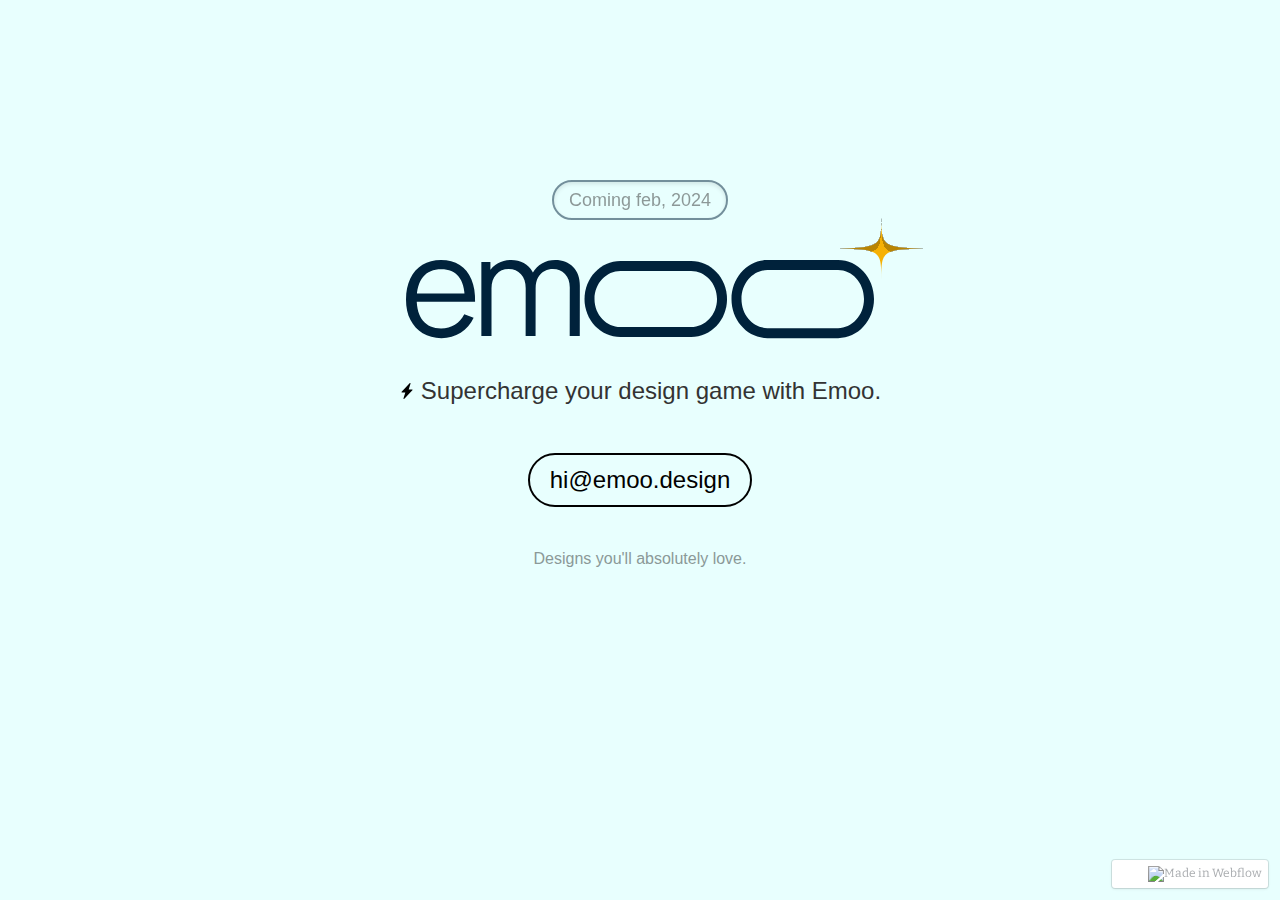
==== emoo coming soon/index.html @ 2885f72d "Add files via upload" ====
<!DOCTYPE html>
<!-- saved from url=(0033)https://futurisma.webflow.io/emoo -->
<html data-wf-domain="futurisma.webflow.io" data-wf-page="659db0c9c0f7002174e872e3" data-wf-site="646f065c4ca8b17cd4fe7bae" class="w-mod-js w-mod-ix wf-bitter-n4-active wf-bitter-n7-active wf-bitter-i4-active wf-lato-n1-active wf-lato-i1-active wf-lato-n3-active wf-lato-i3-active wf-lato-n4-active wf-lato-i4-active wf-lato-n7-active wf-lato-i7-active wf-lato-n9-active wf-lato-i9-active wf-active"><head><meta http-equiv="Content-Type" content="text/html; charset=UTF-8"><style>.wf-force-outline-none[tabindex="-1"]:focus{outline:none;}</style><title>emoo</title><meta content="emoo" property="og:title"><meta content="emoo" property="twitter:title"><meta content="width=device-width, initial-scale=1" name="viewport"><meta content="Webflow" name="generator"><link href="./emoo_files/futurisma.webflow.f8f836e3f.css" rel="stylesheet" type="text/css"><link href="https://fonts.googleapis.com/" rel="preconnect"><link href="https://fonts.gstatic.com/" rel="preconnect" crossorigin="anonymous"><script src="./emoo_files/webfont.js" type="text/javascript"></script><link rel="stylesheet" href="./emoo_files/css" media="all"><script type="text/javascript">WebFont.load({  google: {    families: ["Bitter:400,700,400italic","Lato:100,100italic,300,300italic,400,400italic,700,700italic,900,900italic"]  }});</script><script type="text/javascript">!function(o,c){var n=c.documentElement,t=" w-mod-";n.className+=t+"js",("ontouchstart"in o||o.DocumentTouch&&c instanceof DocumentTouch)&&(n.className+=t+"touch")}(window,document);</script><link href="https://assets-global.website-files.com/img/favicon.ico" rel="shortcut icon" type="image/x-icon"><link href="https://assets-global.website-files.com/img/webclip.png" rel="apple-touch-icon"></head><body><div class="hero"><div class="heading-container"><h4 class="heading pill">Coming feb, 2024</h4></div><div class="spark-container"><img src="./emoo_files/65a3c2efd04379c6e3732e24_spark.svg" loading="lazy" alt="" class="spark"></div><div class="logo-container"><img src="./emoo_files/65a3b9fcbb221c165dfef390_emoo logo.svg" loading="lazy" alt="" class="logo"></div><div class="heading-container"><div class="title-text"><img src="./emoo_files/659dc0a76edbb230014c1147_lightning-charge.svg" loading="lazy" alt=""><h1 class="heading">Supercharge your design game with Emoo.</h1></div><h2 class="text-muted">0 -&gt; 1</h2></div><div class="cta-container"><a href="mailto:hi@emoo.design" class="cta w-button">hi@emoo.design</a></div><div class="subtext-container"><h4 class="h4">Designs you'll absolutely love.</h4></div></div><script src="./emoo_files/jquery-3.5.1.min.dc5e7f18c8.js" type="text/javascript" integrity="sha256-9/aliU8dGd2tb6OSsuzixeV4y/faTqgFtohetphbbj0=" crossorigin="anonymous"></script><script src="./emoo_files/webflow.e56cf25ce.js" type="text/javascript"></script></body><style id="stylus-20" type="text/css" class="stylus">ytd-reel-player-overlay-renderer #overlay.ytd-reel-player-overlay-renderer {
    opacity: 0;
}

ytd-reel-player-overlay-renderer #overlay.ytd-reel-player-overlay-renderer:hover {
    opacity: 1;
}</style><style id="stylus-40" type="text/css" class="stylus">html[dark], [dark] {
    --yt-spec-base-background: #000000;
}</style><style id="stylus-41" type="text/css" class="stylus">.dark .dark\:bg-gray-800 {
    --tw-bg-opacity: 1;
    background-color: #ffffff00;
}</style></html>
---- emoo coming soon/emoo_files/futurisma.webflow.f8f836e3f.css ----
html {
  -ms-text-size-adjust: 100%;
  -webkit-text-size-adjust: 100%;
  font-family: sans-serif;
}

body {
  margin: 0;
}

article, aside, details, figcaption, figure, footer, header, hgroup, main, menu, nav, section, summary {
  display: block;
}

audio, canvas, progress, video {
  vertical-align: baseline;
  display: inline-block;
}

audio:not([controls]) {
  height: 0;
  display: none;
}

[hidden], template {
  display: none;
}

a {
  background-color: rgba(0, 0, 0, 0);
}

a:active, a:hover {
  outline: 0;
}

abbr[title] {
  border-bottom: 1px dotted;
}

b, strong {
  font-weight: bold;
}

dfn {
  font-style: italic;
}

h1 {
  margin: .67em 0;
  font-size: 2em;
}

mark {
  color: #000;
  background: #ff0;
}

small {
  font-size: 80%;
}

sub, sup {
  vertical-align: baseline;
  font-size: 75%;
  line-height: 0;
  position: relative;
}

sup {
  top: -.5em;
}

sub {
  bottom: -.25em;
}

img {
  border: 0;
}

svg:not(:root) {
  overflow: hidden;
}

figure {
  margin: 1em 40px;
}

hr {
  box-sizing: content-box;
  height: 0;
}

pre {
  overflow: auto;
}

code, kbd, pre, samp {
  font-family: monospace;
  font-size: 1em;
}

button, input, optgroup, select, textarea {
  color: inherit;
  font: inherit;
  margin: 0;
}

button {
  overflow: visible;
}

button, select {
  text-transform: none;
}

button, html input[type="button"], input[type="reset"] {
  -webkit-appearance: button;
  cursor: pointer;
}

button[disabled], html input[disabled] {
  cursor: default;
}

button::-moz-focus-inner, input::-moz-focus-inner {
  border: 0;
  padding: 0;
}

input {
  line-height: normal;
}

input[type="checkbox"], input[type="radio"] {
  box-sizing: border-box;
  padding: 0;
}

input[type="number"]::-webkit-inner-spin-button, input[type="number"]::-webkit-outer-spin-button {
  height: auto;
}

input[type="search"] {
  -webkit-appearance: none;
}

input[type="search"]::-webkit-search-cancel-button, input[type="search"]::-webkit-search-decoration {
  -webkit-appearance: none;
}

fieldset {
  border: 1px solid silver;
  margin: 0 2px;
  padding: .35em .625em .75em;
}

legend {
  border: 0;
  padding: 0;
}

textarea {
  overflow: auto;
}

optgroup {
  font-weight: bold;
}

table {
  border-collapse: collapse;
  border-spacing: 0;
}

td, th {
  padding: 0;
}

@font-face {
  font-family: webflow-icons;
  src: url("[data-uri]") format("truetype");
  font-weight: normal;
  font-style: normal;
}

[class^="w-icon-"], [class*=" w-icon-"] {
  speak: none;
  font-variant: normal;
  text-transform: none;
  -webkit-font-smoothing: antialiased;
  -moz-osx-font-smoothing: grayscale;
  font-style: normal;
  font-weight: normal;
  line-height: 1;
  font-family: webflow-icons !important;
}

.w-icon-slider-right:before {
  content: "";
}

.w-icon-slider-left:before {
  content: "";
}

.w-icon-nav-menu:before {
  content: "";
}

.w-icon-arrow-down:before, .w-icon-dropdown-toggle:before {
  content: "";
}

.w-icon-file-upload-remove:before {
  content: "";
}

.w-icon-file-upload-icon:before {
  content: "";
}

* {
  box-sizing: border-box;
}

html {
  height: 100%;
}

body {
  min-height: 100%;
  color: #333;
  background-color: #fff;
  margin: 0;
  font-family: Arial, sans-serif;
  font-size: 14px;
  line-height: 20px;
}

img {
  max-width: 100%;
  vertical-align: middle;
  display: inline-block;
}

html.w-mod-touch * {
  background-attachment: scroll !important;
}

.w-block {
  display: block;
}

.w-inline-block {
  max-width: 100%;
  display: inline-block;
}

.w-clearfix:before, .w-clearfix:after {
  content: " ";
  grid-area: 1 / 1 / 2 / 2;
  display: table;
}

.w-clearfix:after {
  clear: both;
}

.w-hidden {
  display: none;
}

.w-button {
  color: #fff;
  line-height: inherit;
  cursor: pointer;
  background-color: #3898ec;
  border: 0;
  border-radius: 0;
  padding: 9px 15px;
  text-decoration: none;
  display: inline-block;
}

input.w-button {
  -webkit-appearance: button;
}

html[data-w-dynpage] [data-w-cloak] {
  color: rgba(0, 0, 0, 0) !important;
}

.w-code-block {
  margin: unset;
}

.w-webflow-badge, .w-webflow-badge * {
  z-index: auto;
  visibility: visible;
  box-sizing: border-box;
  width: auto;
  height: auto;
  max-height: none;
  max-width: none;
  min-height: 0;
  min-width: 0;
  float: none;
  clear: none;
  box-shadow: none;
  opacity: 1;
  direction: ltr;
  font-family: inherit;
  font-weight: inherit;
  color: inherit;
  font-size: inherit;
  line-height: inherit;
  font-style: inherit;
  font-variant: inherit;
  text-align: inherit;
  letter-spacing: inherit;
  -webkit-text-decoration: inherit;
  text-decoration: inherit;
  text-indent: 0;
  text-transform: inherit;
  text-shadow: none;
  font-smoothing: auto;
  vertical-align: baseline;
  cursor: inherit;
  white-space: inherit;
  word-break: normal;
  word-spacing: normal;
  word-wrap: normal;
  background: none;
  border: 0 rgba(0, 0, 0, 0);
  border-radius: 0;
  margin: 0;
  padding: 0;
  list-style-type: disc;
  transition: none;
  display: block;
  position: static;
  top: auto;
  bottom: auto;
  left: auto;
  right: auto;
  overflow: visible;
  transform: none;
}

.w-webflow-badge {
  white-space: nowrap;
  cursor: pointer;
  box-shadow: 0 0 0 1px rgba(0, 0, 0, .1), 0 1px 3px rgba(0, 0, 0, .1);
  visibility: visible !important;
  z-index: 2147483647 !important;
  color: #aaadb0 !important;
  opacity: 1 !important;
  width: auto !important;
  height: auto !important;
  background-color: #fff !important;
  border-radius: 3px !important;
  margin: 0 !important;
  padding: 6px !important;
  font-size: 12px !important;
  line-height: 14px !important;
  text-decoration: none !important;
  display: inline-block !important;
  position: fixed !important;
  top: auto !important;
  bottom: 12px !important;
  left: auto !important;
  right: 12px !important;
  overflow: visible !important;
  transform: none !important;
}

.w-webflow-badge > img {
  visibility: visible !important;
  opacity: 1 !important;
  vertical-align: middle !important;
  display: inline-block !important;
}

h1, h2, h3, h4, h5, h6 {
  margin-bottom: 10px;
  font-weight: bold;
}

h1 {
  margin-top: 20px;
  font-size: 38px;
  line-height: 44px;
}

h2 {
  margin-top: 20px;
  font-size: 32px;
  line-height: 36px;
}

h3 {
  margin-top: 20px;
  font-size: 24px;
  line-height: 30px;
}

h4 {
  margin-top: 10px;
  font-size: 18px;
  line-height: 24px;
}

h5 {
  margin-top: 10px;
  font-size: 14px;
  line-height: 20px;
}

h6 {
  margin-top: 10px;
  font-size: 12px;
  line-height: 18px;
}

p {
  margin-top: 0;
  margin-bottom: 10px;
}

blockquote {
  border-left: 5px solid #e2e2e2;
  margin: 0 0 10px;
  padding: 10px 20px;
  font-size: 18px;
  line-height: 22px;
}

figure {
  margin: 0 0 10px;
}

figcaption {
  text-align: center;
  margin-top: 5px;
}

ul, ol {
  margin-top: 0;
  margin-bottom: 10px;
  padding-left: 40px;
}

.w-list-unstyled {
  padding-left: 0;
  list-style: none;
}

.w-embed:before, .w-embed:after {
  content: " ";
  grid-area: 1 / 1 / 2 / 2;
  display: table;
}

.w-embed:after {
  clear: both;
}

.w-video {
  width: 100%;
  padding: 0;
  position: relative;
}

.w-video iframe, .w-video object, .w-video embed {
  width: 100%;
  height: 100%;
  border: none;
  position: absolute;
  top: 0;
  left: 0;
}

fieldset {
  border: 0;
  margin: 0;
  padding: 0;
}

button, [type="button"], [type="reset"] {
  cursor: pointer;
  -webkit-appearance: button;
  border: 0;
}

.w-form {
  margin: 0 0 15px;
}

.w-form-done {
  text-align: center;
  background-color: #ddd;
  padding: 20px;
  display: none;
}

.w-form-fail {
  background-color: #ffdede;
  margin-top: 10px;
  padding: 10px;
  display: none;
}

label {
  margin-bottom: 5px;
  font-weight: bold;
  display: block;
}

.w-input, .w-select {
  width: 100%;
  height: 38px;
  color: #333;
  vertical-align: middle;
  background-color: #fff;
  border: 1px solid #ccc;
  margin-bottom: 10px;
  padding: 8px 12px;
  font-size: 14px;
  line-height: 1.42857;
  display: block;
}

.w-input:-moz-placeholder, .w-select:-moz-placeholder {
  color: #999;
}

.w-input::-moz-placeholder, .w-select::-moz-placeholder {
  color: #999;
  opacity: 1;
}

.w-input::-webkit-input-placeholder, .w-select::-webkit-input-placeholder {
  color: #999;
}

.w-input:focus, .w-select:focus {
  border-color: #3898ec;
  outline: 0;
}

.w-input[disabled], .w-select[disabled], .w-input[readonly], .w-select[readonly], fieldset[disabled] .w-input, fieldset[disabled] .w-select {
  cursor: not-allowed;
}

.w-input[disabled]:not(.w-input-disabled), .w-select[disabled]:not(.w-input-disabled), .w-input[readonly], .w-select[readonly], fieldset[disabled]:not(.w-input-disabled) .w-input, fieldset[disabled]:not(.w-input-disabled) .w-select {
  background-color: #eee;
}

textarea.w-input, textarea.w-select {
  height: auto;
}

.w-select {
  background-color: #f3f3f3;
}

.w-select[multiple] {
  height: auto;
}

.w-form-label {
  cursor: pointer;
  margin-bottom: 0;
  font-weight: normal;
  display: inline-block;
}

.w-radio {
  margin-bottom: 5px;
  padding-left: 20px;
  display: block;
}

.w-radio:before, .w-radio:after {
  content: " ";
  grid-area: 1 / 1 / 2 / 2;
  display: table;
}

.w-radio:after {
  clear: both;
}

.w-radio-input {
  float: left;
  margin: 3px 0 0 -20px;
  line-height: normal;
}

.w-file-upload {
  margin-bottom: 10px;
  display: block;
}

.w-file-upload-input {
  width: .1px;
  height: .1px;
  opacity: 0;
  z-index: -100;
  position: absolute;
  overflow: hidden;
}

.w-file-upload-default, .w-file-upload-uploading, .w-file-upload-success {
  color: #333;
  display: inline-block;
}

.w-file-upload-error {
  margin-top: 10px;
  display: block;
}

.w-file-upload-default.w-hidden, .w-file-upload-uploading.w-hidden, .w-file-upload-error.w-hidden, .w-file-upload-success.w-hidden {
  display: none;
}

.w-file-upload-uploading-btn {
  cursor: pointer;
  background-color: #fafafa;
  border: 1px solid #ccc;
  margin: 0;
  padding: 8px 12px;
  font-size: 14px;
  font-weight: normal;
  display: flex;
}

.w-file-upload-file {
  background-color: #fafafa;
  border: 1px solid #ccc;
  flex-grow: 1;
  justify-content: space-between;
  margin: 0;
  padding: 8px 9px 8px 11px;
  display: flex;
}

.w-file-upload-file-name {
  font-size: 14px;
  font-weight: normal;
  display: block;
}

.w-file-remove-link {
  width: auto;
  height: auto;
  cursor: pointer;
  margin-top: 3px;
  margin-left: 10px;
  padding: 3px;
  display: block;
}

.w-icon-file-upload-remove {
  margin: auto;
  font-size: 10px;
}

.w-file-upload-error-msg {
  color: #ea384c;
  padding: 2px 0;
  display: inline-block;
}

.w-file-upload-info {
  padding: 0 12px;
  line-height: 38px;
  display: inline-block;
}

.w-file-upload-label {
  cursor: pointer;
  background-color: #fafafa;
  border: 1px solid #ccc;
  margin: 0;
  padding: 8px 12px;
  font-size: 14px;
  font-weight: normal;
  display: inline-block;
}

.w-icon-file-upload-icon, .w-icon-file-upload-uploading {
  width: 20px;
  margin-right: 8px;
  display: inline-block;
}

.w-icon-file-upload-uploading {
  height: 20px;
}

.w-container {
  max-width: 940px;
  margin-left: auto;
  margin-right: auto;
}

.w-container:before, .w-container:after {
  content: " ";
  grid-area: 1 / 1 / 2 / 2;
  display: table;
}

.w-container:after {
  clear: both;
}

.w-container .w-row {
  margin-left: -10px;
  margin-right: -10px;
}

.w-row:before, .w-row:after {
  content: " ";
  grid-area: 1 / 1 / 2 / 2;
  display: table;
}

.w-row:after {
  clear: both;
}

.w-row .w-row {
  margin-left: 0;
  margin-right: 0;
}

.w-col {
  float: left;
  width: 100%;
  min-height: 1px;
  padding-left: 10px;
  padding-right: 10px;
  position: relative;
}

.w-col .w-col {
  padding-left: 0;
  padding-right: 0;
}

.w-col-1 {
  width: 8.33333%;
}

.w-col-2 {
  width: 16.6667%;
}

.w-col-3 {
  width: 25%;
}

.w-col-4 {
  width: 33.3333%;
}

.w-col-5 {
  width: 41.6667%;
}

.w-col-6 {
  width: 50%;
}

.w-col-7 {
  width: 58.3333%;
}

.w-col-8 {
  width: 66.6667%;
}

.w-col-9 {
  width: 75%;
}

.w-col-10 {
  width: 83.3333%;
}

.w-col-11 {
  width: 91.6667%;
}

.w-col-12 {
  width: 100%;
}

.w-hidden-main {
  display: none !important;
}

@media screen and (max-width: 991px) {
  .w-container {
    max-width: 728px;
  }

  .w-hidden-main {
    display: inherit !important;
  }

  .w-hidden-medium {
    display: none !important;
  }

  .w-col-medium-1 {
    width: 8.33333%;
  }

  .w-col-medium-2 {
    width: 16.6667%;
  }

  .w-col-medium-3 {
    width: 25%;
  }

  .w-col-medium-4 {
    width: 33.3333%;
  }

  .w-col-medium-5 {
    width: 41.6667%;
  }

  .w-col-medium-6 {
    width: 50%;
  }

  .w-col-medium-7 {
    width: 58.3333%;
  }

  .w-col-medium-8 {
    width: 66.6667%;
  }

  .w-col-medium-9 {
    width: 75%;
  }

  .w-col-medium-10 {
    width: 83.3333%;
  }

  .w-col-medium-11 {
    width: 91.6667%;
  }

  .w-col-medium-12 {
    width: 100%;
  }

  .w-col-stack {
    width: 100%;
    left: auto;
    right: auto;
  }
}

@media screen and (max-width: 767px) {
  .w-hidden-main, .w-hidden-medium {
    display: inherit !important;
  }

  .w-hidden-small {
    display: none !important;
  }

  .w-row, .w-container .w-row {
    margin-left: 0;
    margin-right: 0;
  }

  .w-col {
    width: 100%;
    left: auto;
    right: auto;
  }

  .w-col-small-1 {
    width: 8.33333%;
  }

  .w-col-small-2 {
    width: 16.6667%;
  }

  .w-col-small-3 {
    width: 25%;
  }

  .w-col-small-4 {
    width: 33.3333%;
  }

  .w-col-small-5 {
    width: 41.6667%;
  }

  .w-col-small-6 {
    width: 50%;
  }

  .w-col-small-7 {
    width: 58.3333%;
  }

  .w-col-small-8 {
    width: 66.6667%;
  }

  .w-col-small-9 {
    width: 75%;
  }

  .w-col-small-10 {
    width: 83.3333%;
  }

  .w-col-small-11 {
    width: 91.6667%;
  }

  .w-col-small-12 {
    width: 100%;
  }
}

@media screen and (max-width: 479px) {
  .w-container {
    max-width: none;
  }

  .w-hidden-main, .w-hidden-medium, .w-hidden-small {
    display: inherit !important;
  }

  .w-hidden-tiny {
    display: none !important;
  }

  .w-col {
    width: 100%;
  }

  .w-col-tiny-1 {
    width: 8.33333%;
  }

  .w-col-tiny-2 {
    width: 16.6667%;
  }

  .w-col-tiny-3 {
    width: 25%;
  }

  .w-col-tiny-4 {
    width: 33.3333%;
  }

  .w-col-tiny-5 {
    width: 41.6667%;
  }

  .w-col-tiny-6 {
    width: 50%;
  }

  .w-col-tiny-7 {
    width: 58.3333%;
  }

  .w-col-tiny-8 {
    width: 66.6667%;
  }

  .w-col-tiny-9 {
    width: 75%;
  }

  .w-col-tiny-10 {
    width: 83.3333%;
  }

  .w-col-tiny-11 {
    width: 91.6667%;
  }

  .w-col-tiny-12 {
    width: 100%;
  }
}

.w-widget {
  position: relative;
}

.w-widget-map {
  width: 100%;
  height: 400px;
}

.w-widget-map label {
  width: auto;
  display: inline;
}

.w-widget-map img {
  max-width: inherit;
}

.w-widget-map .gm-style-iw {
  text-align: center;
}

.w-widget-map .gm-style-iw > button {
  display: none !important;
}

.w-widget-twitter {
  overflow: hidden;
}

.w-widget-twitter-count-shim {
  vertical-align: top;
  width: 28px;
  height: 20px;
  text-align: center;
  background: #fff;
  border: 1px solid #758696;
  border-radius: 3px;
  display: inline-block;
  position: relative;
}

.w-widget-twitter-count-shim * {
  pointer-events: none;
  -webkit-user-select: none;
  -ms-user-select: none;
  user-select: none;
}

.w-widget-twitter-count-shim .w-widget-twitter-count-inner {
  text-align: center;
  color: #999;
  font-family: serif;
  font-size: 15px;
  line-height: 12px;
  position: relative;
}

.w-widget-twitter-count-shim .w-widget-twitter-count-clear {
  display: block;
  position: relative;
}

.w-widget-twitter-count-shim.w--large {
  width: 36px;
  height: 28px;
}

.w-widget-twitter-count-shim.w--large .w-widget-twitter-count-inner {
  font-size: 18px;
  line-height: 18px;
}

.w-widget-twitter-count-shim:not(.w--vertical) {
  margin-left: 5px;
  margin-right: 8px;
}

.w-widget-twitter-count-shim:not(.w--vertical).w--large {
  margin-left: 6px;
}

.w-widget-twitter-count-shim:not(.w--vertical):before, .w-widget-twitter-count-shim:not(.w--vertical):after {
  content: " ";
  height: 0;
  width: 0;
  pointer-events: none;
  border: solid rgba(0, 0, 0, 0);
  position: absolute;
  top: 50%;
  left: 0;
}

.w-widget-twitter-count-shim:not(.w--vertical):before {
  border-width: 4px;
  border-color: rgba(117, 134, 150, 0) #5d6c7b rgba(117, 134, 150, 0) rgba(117, 134, 150, 0);
  margin-top: -4px;
  margin-left: -9px;
}

.w-widget-twitter-count-shim:not(.w--vertical).w--large:before {
  border-width: 5px;
  margin-top: -5px;
  margin-left: -10px;
}

.w-widget-twitter-count-shim:not(.w--vertical):after {
  border-width: 4px;
  border-color: rgba(255, 255, 255, 0) #fff rgba(255, 255, 255, 0) rgba(255, 255, 255, 0);
  margin-top: -4px;
  margin-left: -8px;
}

.w-widget-twitter-count-shim:not(.w--vertical).w--large:after {
  border-width: 5px;
  margin-top: -5px;
  margin-left: -9px;
}

.w-widget-twitter-count-shim.w--vertical {
  width: 61px;
  height: 33px;
  margin-bottom: 8px;
}

.w-widget-twitter-count-shim.w--vertical:before, .w-widget-twitter-count-shim.w--vertical:after {
  content: " ";
  height: 0;
  width: 0;
  pointer-events: none;
  border: solid rgba(0, 0, 0, 0);
  position: absolute;
  top: 100%;
  left: 50%;
}

.w-widget-twitter-count-shim.w--vertical:before {
  border-width: 5px;
  border-color: #5d6c7b rgba(117, 134, 150, 0) rgba(117, 134, 150, 0);
  margin-left: -5px;
}

.w-widget-twitter-count-shim.w--vertical:after {
  border-width: 4px;
  border-color: #fff rgba(255, 255, 255, 0) rgba(255, 255, 255, 0);
  margin-left: -4px;
}

.w-widget-twitter-count-shim.w--vertical .w-widget-twitter-count-inner {
  font-size: 18px;
  line-height: 22px;
}

.w-widget-twitter-count-shim.w--vertical.w--large {
  width: 76px;
}

.w-background-video {
  height: 500px;
  color: #fff;
  position: relative;
  overflow: hidden;
}

.w-background-video > video {
  width: 100%;
  height: 100%;
  object-fit: cover;
  z-index: -100;
  background-position: 50%;
  background-size: cover;
  margin: auto;
  position: absolute;
  top: -100%;
  bottom: -100%;
  left: -100%;
  right: -100%;
}

.w-background-video > video::-webkit-media-controls-start-playback-button {
  -webkit-appearance: none;
  display: none !important;
}

.w-background-video--control {
  background-color: rgba(0, 0, 0, 0);
  padding: 0;
  position: absolute;
  bottom: 1em;
  right: 1em;
}

.w-background-video--control > [hidden] {
  display: none !important;
}

.w-slider {
  height: 300px;
  text-align: center;
  clear: both;
  -webkit-tap-highlight-color: rgba(0, 0, 0, 0);
  tap-highlight-color: rgba(0, 0, 0, 0);
  background: #ddd;
  position: relative;
}

.w-slider-mask {
  z-index: 1;
  height: 100%;
  white-space: nowrap;
  display: block;
  position: relative;
  left: 0;
  right: 0;
  overflow: hidden;
}

.w-slide {
  vertical-align: top;
  width: 100%;
  height: 100%;
  white-space: normal;
  text-align: left;
  display: inline-block;
  position: relative;
}

.w-slider-nav {
  z-index: 2;
  height: 40px;
  text-align: center;
  -webkit-tap-highlight-color: rgba(0, 0, 0, 0);
  tap-highlight-color: rgba(0, 0, 0, 0);
  margin: auto;
  padding-top: 10px;
  position: absolute;
  top: auto;
  bottom: 0;
  left: 0;
  right: 0;
}

.w-slider-nav.w-round > div {
  border-radius: 100%;
}

.w-slider-nav.w-num > div {
  width: auto;
  height: auto;
  font-size: inherit;
  line-height: inherit;
  padding: .2em .5em;
}

.w-slider-nav.w-shadow > div {
  box-shadow: 0 0 3px rgba(51, 51, 51, .4);
}

.w-slider-nav-invert {
  color: #fff;
}

.w-slider-nav-invert > div {
  background-color: rgba(34, 34, 34, .4);
}

.w-slider-nav-invert > div.w-active {
  background-color: #222;
}

.w-slider-dot {
  width: 1em;
  height: 1em;
  cursor: pointer;
  background-color: rgba(255, 255, 255, .4);
  margin: 0 3px .5em;
  transition: background-color .1s, color .1s;
  display: inline-block;
  position: relative;
}

.w-slider-dot.w-active {
  background-color: #fff;
}

.w-slider-dot:focus {
  outline: none;
  box-shadow: 0 0 0 2px #fff;
}

.w-slider-dot:focus.w-active {
  box-shadow: none;
}

.w-slider-arrow-left, .w-slider-arrow-right {
  width: 80px;
  cursor: pointer;
  color: #fff;
  -webkit-tap-highlight-color: rgba(0, 0, 0, 0);
  tap-highlight-color: rgba(0, 0, 0, 0);
  -webkit-user-select: none;
  -ms-user-select: none;
  user-select: none;
  margin: auto;
  font-size: 40px;
  position: absolute;
  top: 0;
  bottom: 0;
  left: 0;
  right: 0;
  overflow: hidden;
}

.w-slider-arrow-left [class^="w-icon-"], .w-slider-arrow-right [class^="w-icon-"], .w-slider-arrow-left [class*=" w-icon-"], .w-slider-arrow-right [class*=" w-icon-"] {
  position: absolute;
}

.w-slider-arrow-left:focus, .w-slider-arrow-right:focus {
  outline: 0;
}

.w-slider-arrow-left {
  z-index: 3;
  right: auto;
}

.w-slider-arrow-right {
  z-index: 4;
  left: auto;
}

.w-icon-slider-left, .w-icon-slider-right {
  width: 1em;
  height: 1em;
  margin: auto;
  top: 0;
  bottom: 0;
  left: 0;
  right: 0;
}

.w-slider-aria-label {
  clip: rect(0 0 0 0);
  height: 1px;
  width: 1px;
  border: 0;
  margin: -1px;
  padding: 0;
  position: absolute;
  overflow: hidden;
}

.w-slider-force-show {
  display: block !important;
}

.w-dropdown {
  text-align: left;
  z-index: 900;
  margin-left: auto;
  margin-right: auto;
  display: inline-block;
  position: relative;
}

.w-dropdown-btn, .w-dropdown-toggle, .w-dropdown-link {
  vertical-align: top;
  color: #222;
  text-align: left;
  white-space: nowrap;
  margin-left: auto;
  margin-right: auto;
  padding: 20px;
  text-decoration: none;
  position: relative;
}

.w-dropdown-toggle {
  -webkit-user-select: none;
  -ms-user-select: none;
  user-select: none;
  cursor: pointer;
  padding-right: 40px;
  display: inline-block;
}

.w-dropdown-toggle:focus {
  outline: 0;
}

.w-icon-dropdown-toggle {
  width: 1em;
  height: 1em;
  margin: auto 20px auto auto;
  position: absolute;
  top: 0;
  bottom: 0;
  right: 0;
}

.w-dropdown-list {
  min-width: 100%;
  background: #ddd;
  display: none;
  position: absolute;
}

.w-dropdown-list.w--open {
  display: block;
}

.w-dropdown-link {
  color: #222;
  padding: 10px 20px;
  display: block;
}

.w-dropdown-link.w--current {
  color: #0082f3;
}

.w-dropdown-link:focus {
  outline: 0;
}

@media screen and (max-width: 767px) {
  .w-nav-brand {
    padding-left: 10px;
  }
}

.w-lightbox-backdrop {
  cursor: auto;
  letter-spacing: normal;
  text-indent: 0;
  text-shadow: none;
  text-transform: none;
  visibility: visible;
  white-space: normal;
  word-break: normal;
  word-spacing: normal;
  word-wrap: normal;
  color: #fff;
  text-align: center;
  z-index: 2000;
  opacity: 0;
  -webkit-user-select: none;
  -moz-user-select: none;
  -webkit-tap-highlight-color: transparent;
  background: rgba(0, 0, 0, .9);
  outline: 0;
  font-family: Helvetica Neue, Helvetica, Ubuntu, Segoe UI, Verdana, sans-serif;
  font-size: 17px;
  font-style: normal;
  font-weight: 300;
  line-height: 1.2;
  list-style: disc;
  position: fixed;
  top: 0;
  bottom: 0;
  left: 0;
  right: 0;
  -webkit-transform: translate(0);
}

.w-lightbox-backdrop, .w-lightbox-container {
  height: 100%;
  -webkit-overflow-scrolling: touch;
  overflow: auto;
}

.w-lightbox-content {
  height: 100vh;
  position: relative;
  overflow: hidden;
}

.w-lightbox-view {
  width: 100vw;
  height: 100vh;
  opacity: 0;
  position: absolute;
}

.w-lightbox-view:before {
  content: "";
  height: 100vh;
}

.w-lightbox-group, .w-lightbox-group .w-lightbox-view, .w-lightbox-group .w-lightbox-view:before {
  height: 86vh;
}

.w-lightbox-frame, .w-lightbox-view:before {
  vertical-align: middle;
  display: inline-block;
}

.w-lightbox-figure {
  margin: 0;
  position: relative;
}

.w-lightbox-group .w-lightbox-figure {
  cursor: pointer;
}

.w-lightbox-img {
  width: auto;
  height: auto;
  max-width: none;
}

.w-lightbox-image {
  float: none;
  max-width: 100vw;
  max-height: 100vh;
  display: block;
}

.w-lightbox-group .w-lightbox-image {
  max-height: 86vh;
}

.w-lightbox-caption {
  text-align: left;
  text-overflow: ellipsis;
  white-space: nowrap;
  background: rgba(0, 0, 0, .4);
  padding: .5em 1em;
  position: absolute;
  bottom: 0;
  left: 0;
  right: 0;
  overflow: hidden;
}

.w-lightbox-embed {
  width: 100%;
  height: 100%;
  position: absolute;
  top: 0;
  bottom: 0;
  left: 0;
  right: 0;
}

.w-lightbox-control {
  width: 4em;
  cursor: pointer;
  background-position: center;
  background-repeat: no-repeat;
  background-size: 24px;
  transition: all .3s;
  position: absolute;
  top: 0;
}

.w-lightbox-left {
  background-image: url("[data-uri]");
  display: none;
  bottom: 0;
  left: 0;
}

.w-lightbox-right {
  background-image: url("[data-uri]");
  display: none;
  bottom: 0;
  right: 0;
}

.w-lightbox-close {
  height: 2.6em;
  background-image: url("[data-uri]");
  background-size: 18px;
  right: 0;
}

.w-lightbox-strip {
  white-space: nowrap;
  padding: 0 1vh;
  line-height: 0;
  position: absolute;
  bottom: 0;
  left: 0;
  right: 0;
  overflow-x: auto;
  overflow-y: hidden;
}

.w-lightbox-item {
  width: 10vh;
  box-sizing: content-box;
  cursor: pointer;
  padding: 2vh 1vh;
  display: inline-block;
  -webkit-transform: translate3d(0, 0, 0);
}

.w-lightbox-active {
  opacity: .3;
}

.w-lightbox-thumbnail {
  height: 10vh;
  background: #222;
  position: relative;
  overflow: hidden;
}

.w-lightbox-thumbnail-image {
  position: absolute;
  top: 0;
  left: 0;
}

.w-lightbox-thumbnail .w-lightbox-tall {
  width: 100%;
  top: 50%;
  transform: translate(0, -50%);
}

.w-lightbox-thumbnail .w-lightbox-wide {
  height: 100%;
  left: 50%;
  transform: translate(-50%);
}

.w-lightbox-spinner {
  box-sizing: border-box;
  width: 40px;
  height: 40px;
  border: 5px solid rgba(0, 0, 0, .4);
  border-radius: 50%;
  margin-top: -20px;
  margin-left: -20px;
  animation: .8s linear infinite spin;
  position: absolute;
  top: 50%;
  left: 50%;
}

.w-lightbox-spinner:after {
  content: "";
  border: 3px solid rgba(0, 0, 0, 0);
  border-bottom-color: #fff;
  border-radius: 50%;
  position: absolute;
  top: -4px;
  bottom: -4px;
  left: -4px;
  right: -4px;
}

.w-lightbox-hide {
  display: none;
}

.w-lightbox-noscroll {
  overflow: hidden;
}

@media (min-width: 768px) {
  .w-lightbox-content {
    height: 96vh;
    margin-top: 2vh;
  }

  .w-lightbox-view, .w-lightbox-view:before {
    height: 96vh;
  }

  .w-lightbox-group, .w-lightbox-group .w-lightbox-view, .w-lightbox-group .w-lightbox-view:before {
    height: 84vh;
  }

  .w-lightbox-image {
    max-width: 96vw;
    max-height: 96vh;
  }

  .w-lightbox-group .w-lightbox-image {
    max-width: 82.3vw;
    max-height: 84vh;
  }

  .w-lightbox-left, .w-lightbox-right {
    opacity: .5;
    display: block;
  }

  .w-lightbox-close {
    opacity: .8;
  }

  .w-lightbox-control:hover {
    opacity: 1;
  }
}

.w-lightbox-inactive, .w-lightbox-inactive:hover {
  opacity: 0;
}

.w-richtext:before, .w-richtext:after {
  content: " ";
  grid-area: 1 / 1 / 2 / 2;
  display: table;
}

.w-richtext:after {
  clear: both;
}

.w-richtext[contenteditable="true"]:before, .w-richtext[contenteditable="true"]:after {
  white-space: initial;
}

.w-richtext ol, .w-richtext ul {
  overflow: hidden;
}

.w-richtext .w-richtext-figure-selected.w-richtext-figure-type-video div:after, .w-richtext .w-richtext-figure-selected[data-rt-type="video"] div:after, .w-richtext .w-richtext-figure-selected.w-richtext-figure-type-image div, .w-richtext .w-richtext-figure-selected[data-rt-type="image"] div {
  outline: 2px solid #2895f7;
}

.w-richtext figure.w-richtext-figure-type-video > div:after, .w-richtext figure[data-rt-type="video"] > div:after {
  content: "";
  display: none;
  position: absolute;
  top: 0;
  bottom: 0;
  left: 0;
  right: 0;
}

.w-richtext figure {
  max-width: 60%;
  position: relative;
}

.w-richtext figure > div:before {
  cursor: default !important;
}

.w-richtext figure img {
  width: 100%;
}

.w-richtext figure figcaption.w-richtext-figcaption-placeholder {
  opacity: .6;
}

.w-richtext figure div {
  color: rgba(0, 0, 0, 0);
  font-size: 0;
}

.w-richtext figure.w-richtext-figure-type-image, .w-richtext figure[data-rt-type="image"] {
  display: table;
}

.w-richtext figure.w-richtext-figure-type-image > div, .w-richtext figure[data-rt-type="image"] > div {
  display: inline-block;
}

.w-richtext figure.w-richtext-figure-type-image > figcaption, .w-richtext figure[data-rt-type="image"] > figcaption {
  caption-side: bottom;
  display: table-caption;
}

.w-richtext figure.w-richtext-figure-type-video, .w-richtext figure[data-rt-type="video"] {
  width: 60%;
  height: 0;
}

.w-richtext figure.w-richtext-figure-type-video iframe, .w-richtext figure[data-rt-type="video"] iframe {
  width: 100%;
  height: 100%;
  position: absolute;
  top: 0;
  left: 0;
}

.w-richtext figure.w-richtext-figure-type-video > div, .w-richtext figure[data-rt-type="video"] > div {
  width: 100%;
}

.w-richtext figure.w-richtext-align-center {
  clear: both;
  margin-left: auto;
  margin-right: auto;
}

.w-richtext figure.w-richtext-align-center.w-richtext-figure-type-image > div, .w-richtext figure.w-richtext-align-center[data-rt-type="image"] > div {
  max-width: 100%;
}

.w-richtext figure.w-richtext-align-normal {
  clear: both;
}

.w-richtext figure.w-richtext-align-fullwidth {
  width: 100%;
  max-width: 100%;
  text-align: center;
  clear: both;
  margin-left: auto;
  margin-right: auto;
  display: block;
}

.w-richtext figure.w-richtext-align-fullwidth > div {
  padding-bottom: inherit;
  display: inline-block;
}

.w-richtext figure.w-richtext-align-fullwidth > figcaption {
  display: block;
}

.w-richtext figure.w-richtext-align-floatleft {
  float: left;
  clear: none;
  margin-right: 15px;
}

.w-richtext figure.w-richtext-align-floatright {
  float: right;
  clear: none;
  margin-left: 15px;
}

.w-nav {
  z-index: 1000;
  background: #ddd;
  position: relative;
}

.w-nav:before, .w-nav:after {
  content: " ";
  grid-area: 1 / 1 / 2 / 2;
  display: table;
}

.w-nav:after {
  clear: both;
}

.w-nav-brand {
  float: left;
  color: #333;
  text-decoration: none;
  position: relative;
}

.w-nav-link {
  vertical-align: top;
  color: #222;
  text-align: left;
  margin-left: auto;
  margin-right: auto;
  padding: 20px;
  text-decoration: none;
  display: inline-block;
  position: relative;
}

.w-nav-link.w--current {
  color: #0082f3;
}

.w-nav-menu {
  float: right;
  position: relative;
}

[data-nav-menu-open] {
  text-align: center;
  min-width: 200px;
  background: #c8c8c8;
  position: absolute;
  top: 100%;
  left: 0;
  right: 0;
  overflow: visible;
  display: block !important;
}

.w--nav-link-open {
  display: block;
  position: relative;
}

.w-nav-overlay {
  width: 100%;
  display: none;
  position: absolute;
  top: 100%;
  left: 0;
  right: 0;
  overflow: hidden;
}

.w-nav-overlay [data-nav-menu-open] {
  top: 0;
}

.w-nav[data-animation="over-left"] .w-nav-overlay {
  width: auto;
}

.w-nav[data-animation="over-left"] .w-nav-overlay, .w-nav[data-animation="over-left"] [data-nav-menu-open] {
  z-index: 1;
  top: 0;
  right: auto;
}

.w-nav[data-animation="over-right"] .w-nav-overlay {
  width: auto;
}

.w-nav[data-animation="over-right"] .w-nav-overlay, .w-nav[data-animation="over-right"] [data-nav-menu-open] {
  z-index: 1;
  top: 0;
  left: auto;
}

.w-nav-button {
  float: right;
  cursor: pointer;
  -webkit-tap-highlight-color: rgba(0, 0, 0, 0);
  tap-highlight-color: rgba(0, 0, 0, 0);
  -webkit-user-select: none;
  -ms-user-select: none;
  user-select: none;
  padding: 18px;
  font-size: 24px;
  display: none;
  position: relative;
}

.w-nav-button:focus {
  outline: 0;
}

.w-nav-button.w--open {
  color: #fff;
  background-color: #c8c8c8;
}

.w-nav[data-collapse="all"] .w-nav-menu {
  display: none;
}

.w-nav[data-collapse="all"] .w-nav-button, .w--nav-dropdown-open, .w--nav-dropdown-toggle-open {
  display: block;
}

.w--nav-dropdown-list-open {
  position: static;
}

@media screen and (max-width: 991px) {
  .w-nav[data-collapse="medium"] .w-nav-menu {
    display: none;
  }

  .w-nav[data-collapse="medium"] .w-nav-button {
    display: block;
  }
}

@media screen and (max-width: 767px) {
  .w-nav[data-collapse="small"] .w-nav-menu {
    display: none;
  }

  .w-nav[data-collapse="small"] .w-nav-button {
    display: block;
  }

  .w-nav-brand {
    padding-left: 10px;
  }
}

@media screen and (max-width: 479px) {
  .w-nav[data-collapse="tiny"] .w-nav-menu {
    display: none;
  }

  .w-nav[data-collapse="tiny"] .w-nav-button {
    display: block;
  }
}

.w-tabs {
  position: relative;
}

.w-tabs:before, .w-tabs:after {
  content: " ";
  grid-area: 1 / 1 / 2 / 2;
  display: table;
}

.w-tabs:after {
  clear: both;
}

.w-tab-menu {
  position: relative;
}

.w-tab-link {
  vertical-align: top;
  text-align: left;
  cursor: pointer;
  color: #222;
  background-color: #ddd;
  padding: 9px 30px;
  text-decoration: none;
  display: inline-block;
  position: relative;
}

.w-tab-link.w--current {
  background-color: #c8c8c8;
}

.w-tab-link:focus {
  outline: 0;
}

.w-tab-content {
  display: block;
  position: relative;
  overflow: hidden;
}

.w-tab-pane {
  display: none;
  position: relative;
}

.w--tab-active {
  display: block;
}

@media screen and (max-width: 479px) {
  .w-tab-link {
    display: block;
  }
}

.w-ix-emptyfix:after {
  content: "";
}

@keyframes spin {
  0% {
    transform: rotate(0);
  }

  100% {
    transform: rotate(360deg);
  }
}

.w-dyn-empty {
  background-color: #ddd;
  padding: 10px;
}

.w-dyn-hide, .w-dyn-bind-empty, .w-condition-invisible {
  display: none !important;
}

.wf-layout-layout {
  display: grid;
}

body {
  color: #333;
  background-color: #e8fffe;
  font-family: Bitter, serif;
  font-size: 14px;
  line-height: 20px;
}

.flexwrapper {
  height: 100vh;
  flex-direction: row;
  justify-content: center;
  padding: 20px;
  display: flex;
}

.box {
  height: 100vh;
  border: 1px solid red;
}

.box.right {
  width: 60vw;
}

.box.left {
  width: 40vw;
}

.bio {
  height: 60%;
  padding: 20px;
}

.bio.testmonials {
  height: 40%;
  background-color: #ffa9a9;
}

.bio.top {
  background-color: #ffc5c5;
}

.body {
  height: 100vh;
  background-color: #e7e6e1;
}

.container {
  width: 100vw;
  height: 100vh;
  background-color: #fff;
  background-image: none;
  background-size: auto;
  background-attachment: scroll;
  justify-content: center;
  align-items: center;
  font-family: Lato, sans-serif;
  display: flex;
}

.main {
  width: 700px;
  height: 250px;
  max-height: 250px;
  max-width: 700px;
  grid-column-gap: 40px;
  grid-row-gap: 40px;
  mix-blend-mode: multiply;
  flex-direction: column;
  justify-content: space-around;
  align-items: stretch;
  display: flex;
}

.text-block {
  color: #8b8b8b;
  letter-spacing: -5px;
  text-indent: -7px;
  white-space: normal;
  font-family: Helveticaneue, sans-serif;
  font-size: 130px;
  line-height: 100%;
}

.text-container {
  justify-content: space-between;
  display: flex;
}

.flex-text {
  grid-column-gap: 35px;
  grid-row-gap: 35px;
  flex-direction: column;
  align-items: flex-start;
  display: flex;
}

.flex-text.right {
  flex: 0 auto;
  align-self: auto;
  align-items: flex-end;
}

.text-small {
  color: #8b8b8b;
  font-family: Helveticaneue, sans-serif;
  font-size: 42px;
  font-weight: 500;
  line-height: 40%;
}

.polygon {
  filter: blur(12px);
  transform-origin: 50% 0;
  position: absolute;
  top: 0%;
  bottom: auto;
  left: auto;
  right: auto;
}

.logo-container {
  flex-direction: row-reverse;
  justify-content: center;
  display: flex;
}

.heading-container {
  grid-column-gap: 10px;
  grid-row-gap: 10px;
  flex-direction: column;
  align-items: center;
  margin-top: 30px;
  margin-bottom: 40px;
  display: flex;
}

.heading {
  margin-top: 0;
  margin-bottom: 0;
  font-family: Product Sans, sans-serif;
  font-size: 24px;
  font-weight: 400;
}

.heading.pill {
  opacity: .5;
  border: 2px solid #00223b;
  border-radius: 40px;
  padding: 6px 15px;
  font-size: 18px;
  box-shadow: inset 0 2px 4px rgba(0, 0, 0, .2);
}

.text-muted {
  width: 450px;
  color: #8b9998;
  text-align: center;
  margin-top: 0;
  margin-bottom: 0;
  font-family: Product Sans, sans-serif;
  font-size: 24px;
  font-weight: 400;
  display: none;
}

.hero {
  padding-top: 150px;
  padding-bottom: 150px;
}

.cta-container {
  justify-content: center;
  display: flex;
}

.cta {
  color: #000;
  background-color: rgba(56, 152, 236, 0);
  border: 2px solid #000;
  border-radius: 30px;
  padding: 15px 20px;
  font-family: Product Sans, sans-serif;
  font-size: 24px;
}

.cta:hover {
  color: #fff;
  background-color: #000;
}

.subtext-container {
  justify-content: center;
  margin-top: 40px;
  display: flex;
}

.h4 {
  color: #8b9998;
  margin-top: 0;
  margin-bottom: 0;
  font-family: Product Sans, sans-serif;
  font-size: 16px;
  font-weight: 400;
}

.spark {
  width: 125px;
  height: 125px;
  transform: translate(241px, -74px);
}

.title-text {
  grid-column-gap: 6px;
  grid-row-gap: 6px;
  display: flex;
}

.showcase {
  justify-content: center;
  padding-bottom: 183px;
  padding-left: 20px;
  padding-right: 20px;
  display: flex;
}

.spark-container {
  height: 0;
  justify-content: center;
  display: flex;
}

@media screen and (max-width: 479px) {
  .main {
    transform: scale(.4);
  }

  .logo {
    max-width: 80%;
  }

  .heading-container {
    margin-top: 2px;
    margin-bottom: 20px;
  }

  .heading {
    font-size: 14px;
  }

  .heading.pill {
    font-size: 16px;
  }

  .cta {
    padding-top: 10px;
    padding-bottom: 10px;
    font-size: 18px;
  }

  .subtext-container {
    margin-top: 10px;
  }

  .h4 {
    font-size: 12px;
  }

  .spark {
    width: 90px;
    transform: translate(138px, -74px);
  }
}

@font-face {
  font-family: 'Helvetica Black Italic';
  src: url('https://uploads-ssl.webflow.com/646f065c4ca8b17cd4fe7bae/64909235d9b4d1b124fc947e_helvetica-black-italic.woff') format('woff');
  font-weight: 900;
  font-style: italic;
  font-display: swap;
}
@font-face {
  font-family: 'Helvetica Medium';
  src: url('https://uploads-ssl.webflow.com/646f065c4ca8b17cd4fe7bae/649092b9d3365f4894b1a52e_helvetica-medium.woff') format('woff');
  font-weight: 500;
  font-style: normal;
  font-display: swap;
}
@font-face {
  font-family: 'Helvetica Neue Condensed Bold';
  src: url('https://uploads-ssl.webflow.com/646f065c4ca8b17cd4fe7bae/64909f2e5f76b66b4d9b0693_Helvetica%20Neue%20Condensed%20Bold.ttf') format('truetype');
  font-weight: 700;
  font-style: normal;
  font-display: swap;
}
@font-face {
  font-family: 'Helveticaneue';
  src: url('https://uploads-ssl.webflow.com/646f065c4ca8b17cd4fe7bae/6490a047d3365f4894c289be_HelveticaNeue-01.ttf') format('truetype');
  font-weight: 400;
  font-style: normal;
  font-display: swap;
}
@font-face {
  font-family: 'Thunder Vf';
  src: url('https://uploads-ssl.webflow.com/646f065c4ca8b17cd4fe7bae/6494926a1506e7a39915f0e1_Thunder-VF.ttf') format('truetype');
  font-weight: 100 900;
  font-style: normal;
  font-display: swap;
}
@font-face {
  font-family: 'Product Sans';
  src: url('https://uploads-ssl.webflow.com/646f065c4ca8b17cd4fe7bae/659dbc9a4b678eb68c932108_Product%20Sans%20Regular.ttf') format('truetype');
  font-weight: 400;
  font-style: normal;
  font-display: swap;
}
@font-face {
  font-family: 'Product Sans';
  src: url('https://uploads-ssl.webflow.com/646f065c4ca8b17cd4fe7bae/659dbc9a51da88ea670d61d8_Product%20Sans%20Bold%20Italic.ttf') format('truetype');
  font-weight: 700;
  font-style: italic;
  font-display: swap;
}
@font-face {
  font-family: 'Helvetica Neue W 01 66 Medium It';
  src: url('https://uploads-ssl.webflow.com/646f065c4ca8b17cd4fe7bae/64909d0e39e71129aa08eaf9_Helvetica%20Neue%20W01%2066%20Medium%20It.otf') format('opentype');
  font-weight: 500;
  font-style: normal;
  font-display: swap;
}
@font-face {
  font-family: 'Helvetica Neue Medium Extended';
  src: url('https://uploads-ssl.webflow.com/646f065c4ca8b17cd4fe7bae/64909e2807292d2b33b6b77d_Helvetica%20Neue%20Medium%20Extended.otf') format('opentype');
  font-weight: 500;
  font-style: normal;
  font-display: swap;
}
@font-face {
  font-family: 'Helvetica Neue Regular';
  src: url('https://uploads-ssl.webflow.com/646f065c4ca8b17cd4fe7bae/64909ee3f28082b44e8f6a85_Helvetica%20Neue%20Regular.otf') format('opentype');
  font-weight: 400;
  font-style: normal;
  font-display: swap;
}
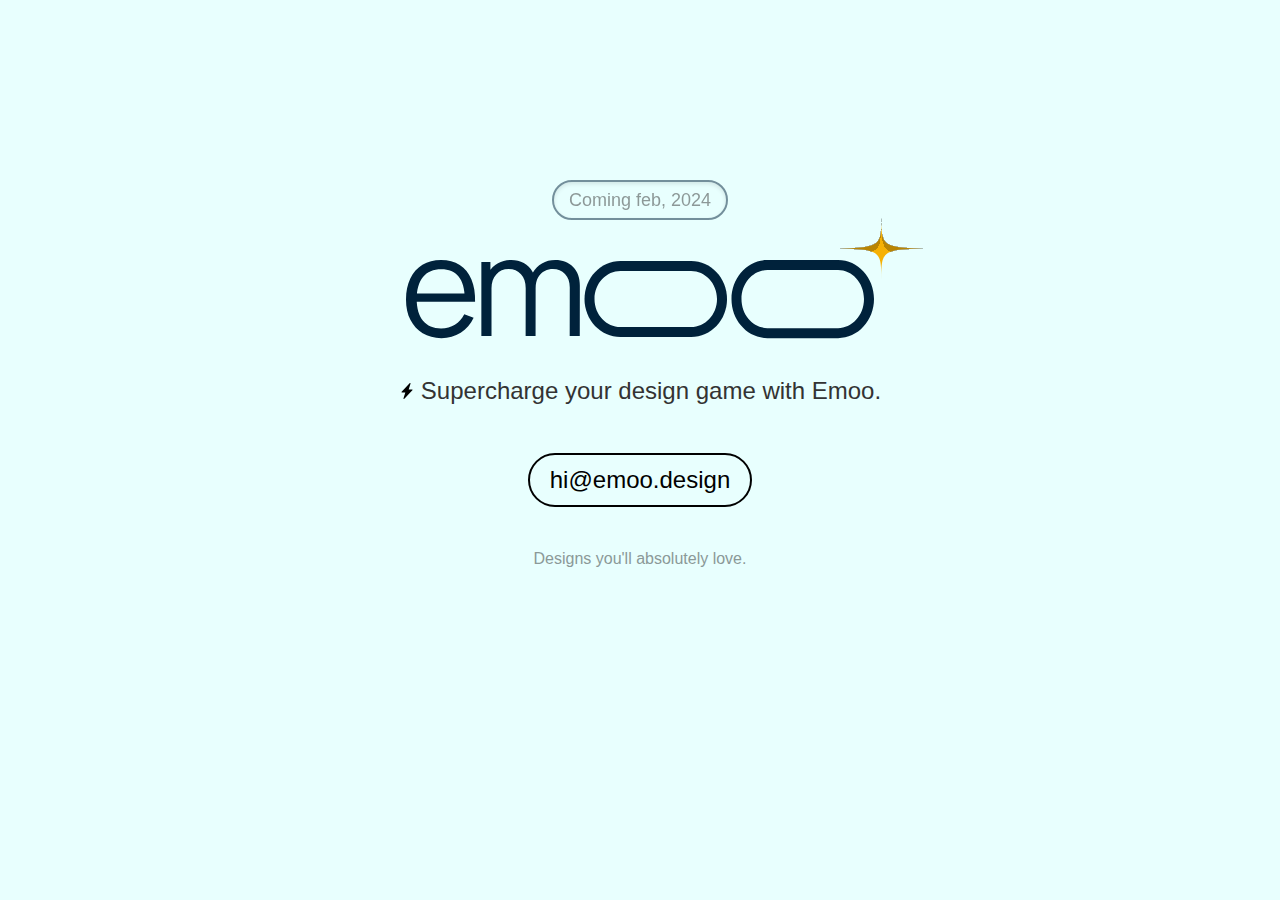
==== commit aeade682: "formatting in index.html" ====
--- a/emoo coming soon/index.html
+++ b/emoo coming soon/index.html
@@ -1,14 +1,78 @@
 <!DOCTYPE html>
 <!-- saved from url=(0033)https://futurisma.webflow.io/emoo -->
-<html data-wf-domain="futurisma.webflow.io" data-wf-page="659db0c9c0f7002174e872e3" data-wf-site="646f065c4ca8b17cd4fe7bae" class="w-mod-js w-mod-ix wf-bitter-n4-active wf-bitter-n7-active wf-bitter-i4-active wf-lato-n1-active wf-lato-i1-active wf-lato-n3-active wf-lato-i3-active wf-lato-n4-active wf-lato-i4-active wf-lato-n7-active wf-lato-i7-active wf-lato-n9-active wf-lato-i9-active wf-active"><head><meta http-equiv="Content-Type" content="text/html; charset=UTF-8"><style>.wf-force-outline-none[tabindex="-1"]:focus{outline:none;}</style><title>emoo</title><meta content="emoo" property="og:title"><meta content="emoo" property="twitter:title"><meta content="width=device-width, initial-scale=1" name="viewport"><meta content="Webflow" name="generator"><link href="./emoo_files/futurisma.webflow.f8f836e3f.css" rel="stylesheet" type="text/css"><link href="https://fonts.googleapis.com/" rel="preconnect"><link href="https://fonts.gstatic.com/" rel="preconnect" crossorigin="anonymous"><script src="./emoo_files/webfont.js" type="text/javascript"></script><link rel="stylesheet" href="./emoo_files/css" media="all"><script type="text/javascript">WebFont.load({  google: {    families: ["Bitter:400,700,400italic","Lato:100,100italic,300,300italic,400,400italic,700,700italic,900,900italic"]  }});</script><script type="text/javascript">!function(o,c){var n=c.documentElement,t=" w-mod-";n.className+=t+"js",("ontouchstart"in o||o.DocumentTouch&&c instanceof DocumentTouch)&&(n.className+=t+"touch")}(window,document);</script><link href="https://assets-global.website-files.com/img/favicon.ico" rel="shortcut icon" type="image/x-icon"><link href="https://assets-global.website-files.com/img/webclip.png" rel="apple-touch-icon"></head><body><div class="hero"><div class="heading-container"><h4 class="heading pill">Coming feb, 2024</h4></div><div class="spark-container"><img src="./emoo_files/65a3c2efd04379c6e3732e24_spark.svg" loading="lazy" alt="" class="spark"></div><div class="logo-container"><img src="./emoo_files/65a3b9fcbb221c165dfef390_emoo logo.svg" loading="lazy" alt="" class="logo"></div><div class="heading-container"><div class="title-text"><img src="./emoo_files/659dc0a76edbb230014c1147_lightning-charge.svg" loading="lazy" alt=""><h1 class="heading">Supercharge your design game with Emoo.</h1></div><h2 class="text-muted">0 -&gt; 1</h2></div><div class="cta-container"><a href="mailto:hi@emoo.design" class="cta w-button">hi@emoo.design</a></div><div class="subtext-container"><h4 class="h4">Designs you'll absolutely love.</h4></div></div><script src="./emoo_files/jquery-3.5.1.min.dc5e7f18c8.js" type="text/javascript" integrity="sha256-9/aliU8dGd2tb6OSsuzixeV4y/faTqgFtohetphbbj0=" crossorigin="anonymous"></script><script src="./emoo_files/webflow.e56cf25ce.js" type="text/javascript"></script></body><style id="stylus-20" type="text/css" class="stylus">ytd-reel-player-overlay-renderer #overlay.ytd-reel-player-overlay-renderer {
-    opacity: 0;
-}
+<html
+    class="w-mod-js w-mod-ix wf-bitter-n4-active wf-bitter-n7-active wf-bitter-i4-active wf-lato-n1-active wf-lato-i1-active wf-lato-n3-active wf-lato-i3-active wf-lato-n4-active wf-lato-i4-active wf-lato-n7-active wf-lato-i7-active wf-lato-n9-active wf-lato-i9-active wf-active">
 
-ytd-reel-player-overlay-renderer #overlay.ytd-reel-player-overlay-renderer:hover {
-    opacity: 1;
-}</style><style id="stylus-40" type="text/css" class="stylus">html[dark], [dark] {
-    --yt-spec-base-background: #000000;
-}</style><style id="stylus-41" type="text/css" class="stylus">.dark .dark\:bg-gray-800 {
-    --tw-bg-opacity: 1;
-    background-color: #ffffff00;
-}</style></html>+<head>
+    <meta http-equiv="Content-Type" content="text/html; charset=UTF-8">
+    <style>
+        .wf-force-outline-none[tabindex="-1"]:focus {
+            outline: none;
+        }
+    </style>
+    <title>emoo</title>
+    <meta content="emoo" property="og:title">
+    <meta content="emoo" property="twitter:title">
+    <meta content="width=device-width, initial-scale=1" name="viewport">
+    <meta content="Webflow" name="generator">
+    <link href="./emoo_files/futurisma.webflow.f8f836e3f.css" rel="stylesheet" type="text/css">
+    <link href="https://fonts.googleapis.com/" rel="preconnect">
+    <link href="https://fonts.gstatic.com/" rel="preconnect" crossorigin="anonymous">
+    <script src="./emoo_files/webfont.js" type="text/javascript"></script>
+    <link rel="stylesheet" href="./emoo_files/css" media="all">
+    <script
+        type="text/javascript">WebFont.load({ google: { families: ["Bitter:400,700,400italic", "Lato:100,100italic,300,300italic,400,400italic,700,700italic,900,900italic"] } });</script>
+    <script
+        type="text/javascript">!function (o, c) { var n = c.documentElement, t = " w-mod-"; n.className += t + "js", ("ontouchstart" in o || o.DocumentTouch && c instanceof DocumentTouch) && (n.className += t + "touch") }(window, document);</script>
+    <link href="https://assets-global.website-files.com/img/favicon.ico" rel="shortcut icon" type="image/x-icon">
+    <link href="https://assets-global.website-files.com/img/webclip.png" rel="apple-touch-icon">
+</head>
+
+<body>
+    <div class="hero">
+        <div class="heading-container">
+            <h4 class="heading pill">Coming feb, 2024</h4>
+        </div>
+        <div class="spark-container"><img src="./emoo_files/65a3c2efd04379c6e3732e24_spark.svg" loading="lazy" alt=""
+                class="spark"></div>
+        <div class="logo-container"><img src="./emoo_files/65a3b9fcbb221c165dfef390_emoo logo.svg" loading="lazy" alt=""
+                class="logo"></div>
+        <div class="heading-container">
+            <div class="title-text"><img src="./emoo_files/659dc0a76edbb230014c1147_lightning-charge.svg" loading="lazy"
+                    alt="">
+                <h1 class="heading">Supercharge your design game with Emoo.</h1>
+            </div>
+            <h2 class="text-muted">0 -&gt; 1</h2>
+        </div>
+        <div class="cta-container"><a href="mailto:hi@emoo.design" class="cta w-button">hi@emoo.design</a></div>
+        <div class="subtext-container">
+            <h4 class="h4">Designs you'll absolutely love.</h4>
+        </div>
+    </div>
+    <script src="./emoo_files/jquery-3.5.1.min.dc5e7f18c8.js" type="text/javascript"
+        integrity="sha256-9/aliU8dGd2tb6OSsuzixeV4y/faTqgFtohetphbbj0=" crossorigin="anonymous"></script>
+    <script src="./emoo_files/webflow.e56cf25ce.js" type="text/javascript"></script>
+</body>
+<style id="stylus-20" type="text/css" class="stylus">
+    ytd-reel-player-overlay-renderer #overlay.ytd-reel-player-overlay-renderer {
+        opacity: 0;
+    }
+
+    ytd-reel-player-overlay-renderer #overlay.ytd-reel-player-overlay-renderer:hover {
+        opacity: 1;
+    }
+</style>
+<style id="stylus-40" type="text/css" class="stylus">
+    html[dark],
+    [dark] {
+        --yt-spec-base-background: #000000;
+    }
+</style>
+<style id="stylus-41" type="text/css" class="stylus">
+    .dark .dark\:bg-gray-800 {
+        --tw-bg-opacity: 1;
+        background-color: #ffffff00;
+    }
+</style>
+
+</html>--- a/emoo coming soon/emoo_files/futurisma.webflow.f8f836e3f.css
+++ b/emoo coming soon/emoo_files/futurisma.webflow.f8f836e3f.css
@@ -297,86 +297,14 @@
 }
 
 .w-webflow-badge, .w-webflow-badge * {
-  z-index: auto;
-  visibility: visible;
-  box-sizing: border-box;
-  width: auto;
-  height: auto;
-  max-height: none;
-  max-width: none;
-  min-height: 0;
-  min-width: 0;
-  float: none;
-  clear: none;
-  box-shadow: none;
-  opacity: 1;
-  direction: ltr;
-  font-family: inherit;
-  font-weight: inherit;
-  color: inherit;
-  font-size: inherit;
-  line-height: inherit;
-  font-style: inherit;
-  font-variant: inherit;
-  text-align: inherit;
-  letter-spacing: inherit;
-  -webkit-text-decoration: inherit;
-  text-decoration: inherit;
-  text-indent: 0;
-  text-transform: inherit;
-  text-shadow: none;
-  font-smoothing: auto;
-  vertical-align: baseline;
-  cursor: inherit;
-  white-space: inherit;
-  word-break: normal;
-  word-spacing: normal;
-  word-wrap: normal;
-  background: none;
-  border: 0 rgba(0, 0, 0, 0);
-  border-radius: 0;
-  margin: 0;
-  padding: 0;
-  list-style-type: disc;
-  transition: none;
-  display: block;
-  position: static;
-  top: auto;
-  bottom: auto;
-  left: auto;
-  right: auto;
-  overflow: visible;
-  transform: none;
+  display: none;
 }
 
 .w-webflow-badge {
-  white-space: nowrap;
-  cursor: pointer;
-  box-shadow: 0 0 0 1px rgba(0, 0, 0, .1), 0 1px 3px rgba(0, 0, 0, .1);
-  visibility: visible !important;
-  z-index: 2147483647 !important;
-  color: #aaadb0 !important;
-  opacity: 1 !important;
-  width: auto !important;
-  height: auto !important;
-  background-color: #fff !important;
-  border-radius: 3px !important;
-  margin: 0 !important;
-  padding: 6px !important;
-  font-size: 12px !important;
-  line-height: 14px !important;
-  text-decoration: none !important;
-  display: inline-block !important;
-  position: fixed !important;
-  top: auto !important;
-  bottom: 12px !important;
-  left: auto !important;
-  right: 12px !important;
-  overflow: visible !important;
-  transform: none !important;
-}
-
-.w-webflow-badge > img {
+  display: none;
+}
+
+.w-webflow-badge>img {
   visibility: visible !important;
   opacity: 1 !important;
   vertical-align: middle !important;
@@ -1029,7 +957,7 @@
   text-align: center;
 }
 
-.w-widget-map .gm-style-iw > button {
+.w-widget-map .gm-style-iw>button {
   display: none !important;
 }
 
@@ -1171,7 +1099,7 @@
   overflow: hidden;
 }
 
-.w-background-video > video {
+.w-background-video>video {
   width: 100%;
   height: 100%;
   object-fit: cover;
@@ -1186,7 +1114,7 @@
   right: -100%;
 }
 
-.w-background-video > video::-webkit-media-controls-start-playback-button {
+.w-background-video>video::-webkit-media-controls-start-playback-button {
   -webkit-appearance: none;
   display: none !important;
 }
@@ -1199,7 +1127,7 @@
   right: 1em;
 }
 
-.w-background-video--control > [hidden] {
+.w-background-video--control>[hidden] {
   display: none !important;
 }
 
@@ -1249,11 +1177,11 @@
   right: 0;
 }
 
-.w-slider-nav.w-round > div {
+.w-slider-nav.w-round>div {
   border-radius: 100%;
 }
 
-.w-slider-nav.w-num > div {
+.w-slider-nav.w-num>div {
   width: auto;
   height: auto;
   font-size: inherit;
@@ -1261,7 +1189,7 @@
   padding: .2em .5em;
 }
 
-.w-slider-nav.w-shadow > div {
+.w-slider-nav.w-shadow>div {
   box-shadow: 0 0 3px rgba(51, 51, 51, .4);
 }
 
@@ -1269,11 +1197,11 @@
   color: #fff;
 }
 
-.w-slider-nav-invert > div {
+.w-slider-nav-invert>div {
   background-color: rgba(34, 34, 34, .4);
 }
 
-.w-slider-nav-invert > div.w-active {
+.w-slider-nav-invert>div.w-active {
   background-color: #222;
 }
 
@@ -1734,7 +1662,7 @@
   outline: 2px solid #2895f7;
 }
 
-.w-richtext figure.w-richtext-figure-type-video > div:after, .w-richtext figure[data-rt-type="video"] > div:after {
+.w-richtext figure.w-richtext-figure-type-video>div:after, .w-richtext figure[data-rt-type="video"]>div:after {
   content: "";
   display: none;
   position: absolute;
@@ -1749,7 +1677,7 @@
   position: relative;
 }
 
-.w-richtext figure > div:before {
+.w-richtext figure>div:before {
   cursor: default !important;
 }
 
@@ -1770,11 +1698,11 @@
   display: table;
 }
 
-.w-richtext figure.w-richtext-figure-type-image > div, .w-richtext figure[data-rt-type="image"] > div {
+.w-richtext figure.w-richtext-figure-type-image>div, .w-richtext figure[data-rt-type="image"]>div {
   display: inline-block;
 }
 
-.w-richtext figure.w-richtext-figure-type-image > figcaption, .w-richtext figure[data-rt-type="image"] > figcaption {
+.w-richtext figure.w-richtext-figure-type-image>figcaption, .w-richtext figure[data-rt-type="image"]>figcaption {
   caption-side: bottom;
   display: table-caption;
 }
@@ -1792,7 +1720,7 @@
   left: 0;
 }
 
-.w-richtext figure.w-richtext-figure-type-video > div, .w-richtext figure[data-rt-type="video"] > div {
+.w-richtext figure.w-richtext-figure-type-video>div, .w-richtext figure[data-rt-type="video"]>div {
   width: 100%;
 }
 
@@ -1802,7 +1730,7 @@
   margin-right: auto;
 }
 
-.w-richtext figure.w-richtext-align-center.w-richtext-figure-type-image > div, .w-richtext figure.w-richtext-align-center[data-rt-type="image"] > div {
+.w-richtext figure.w-richtext-align-center.w-richtext-figure-type-image>div, .w-richtext figure.w-richtext-align-center[data-rt-type="image"]>div {
   max-width: 100%;
 }
 
@@ -1820,12 +1748,12 @@
   display: block;
 }
 
-.w-richtext figure.w-richtext-align-fullwidth > div {
+.w-richtext figure.w-richtext-align-fullwidth>div {
   padding-bottom: inherit;
   display: inline-block;
 }
 
-.w-richtext figure.w-richtext-align-fullwidth > figcaption {
+.w-richtext figure.w-richtext-align-fullwidth>figcaption {
   display: block;
 }
 
@@ -2373,6 +2301,7 @@
   font-style: italic;
   font-display: swap;
 }
+
 @font-face {
   font-family: 'Helvetica Medium';
   src: url('https://uploads-ssl.webflow.com/646f065c4ca8b17cd4fe7bae/649092b9d3365f4894b1a52e_helvetica-medium.woff') format('woff');
@@ -2380,6 +2309,7 @@
   font-style: normal;
   font-display: swap;
 }
+
 @font-face {
   font-family: 'Helvetica Neue Condensed Bold';
   src: url('https://uploads-ssl.webflow.com/646f065c4ca8b17cd4fe7bae/64909f2e5f76b66b4d9b0693_Helvetica%20Neue%20Condensed%20Bold.ttf') format('truetype');
@@ -2387,6 +2317,7 @@
   font-style: normal;
   font-display: swap;
 }
+
 @font-face {
   font-family: 'Helveticaneue';
   src: url('https://uploads-ssl.webflow.com/646f065c4ca8b17cd4fe7bae/6490a047d3365f4894c289be_HelveticaNeue-01.ttf') format('truetype');
@@ -2394,6 +2325,7 @@
   font-style: normal;
   font-display: swap;
 }
+
 @font-face {
   font-family: 'Thunder Vf';
   src: url('https://uploads-ssl.webflow.com/646f065c4ca8b17cd4fe7bae/6494926a1506e7a39915f0e1_Thunder-VF.ttf') format('truetype');
@@ -2401,6 +2333,7 @@
   font-style: normal;
   font-display: swap;
 }
+
 @font-face {
   font-family: 'Product Sans';
   src: url('https://uploads-ssl.webflow.com/646f065c4ca8b17cd4fe7bae/659dbc9a4b678eb68c932108_Product%20Sans%20Regular.ttf') format('truetype');
@@ -2408,6 +2341,7 @@
   font-style: normal;
   font-display: swap;
 }
+
 @font-face {
   font-family: 'Product Sans';
   src: url('https://uploads-ssl.webflow.com/646f065c4ca8b17cd4fe7bae/659dbc9a51da88ea670d61d8_Product%20Sans%20Bold%20Italic.ttf') format('truetype');
@@ -2415,6 +2349,7 @@
   font-style: italic;
   font-display: swap;
 }
+
 @font-face {
   font-family: 'Helvetica Neue W 01 66 Medium It';
   src: url('https://uploads-ssl.webflow.com/646f065c4ca8b17cd4fe7bae/64909d0e39e71129aa08eaf9_Helvetica%20Neue%20W01%2066%20Medium%20It.otf') format('opentype');
@@ -2422,6 +2357,7 @@
   font-style: normal;
   font-display: swap;
 }
+
 @font-face {
   font-family: 'Helvetica Neue Medium Extended';
   src: url('https://uploads-ssl.webflow.com/646f065c4ca8b17cd4fe7bae/64909e2807292d2b33b6b77d_Helvetica%20Neue%20Medium%20Extended.otf') format('opentype');
@@ -2429,6 +2365,7 @@
   font-style: normal;
   font-display: swap;
 }
+
 @font-face {
   font-family: 'Helvetica Neue Regular';
   src: url('https://uploads-ssl.webflow.com/646f065c4ca8b17cd4fe7bae/64909ee3f28082b44e8f6a85_Helvetica%20Neue%20Regular.otf') format('opentype');
